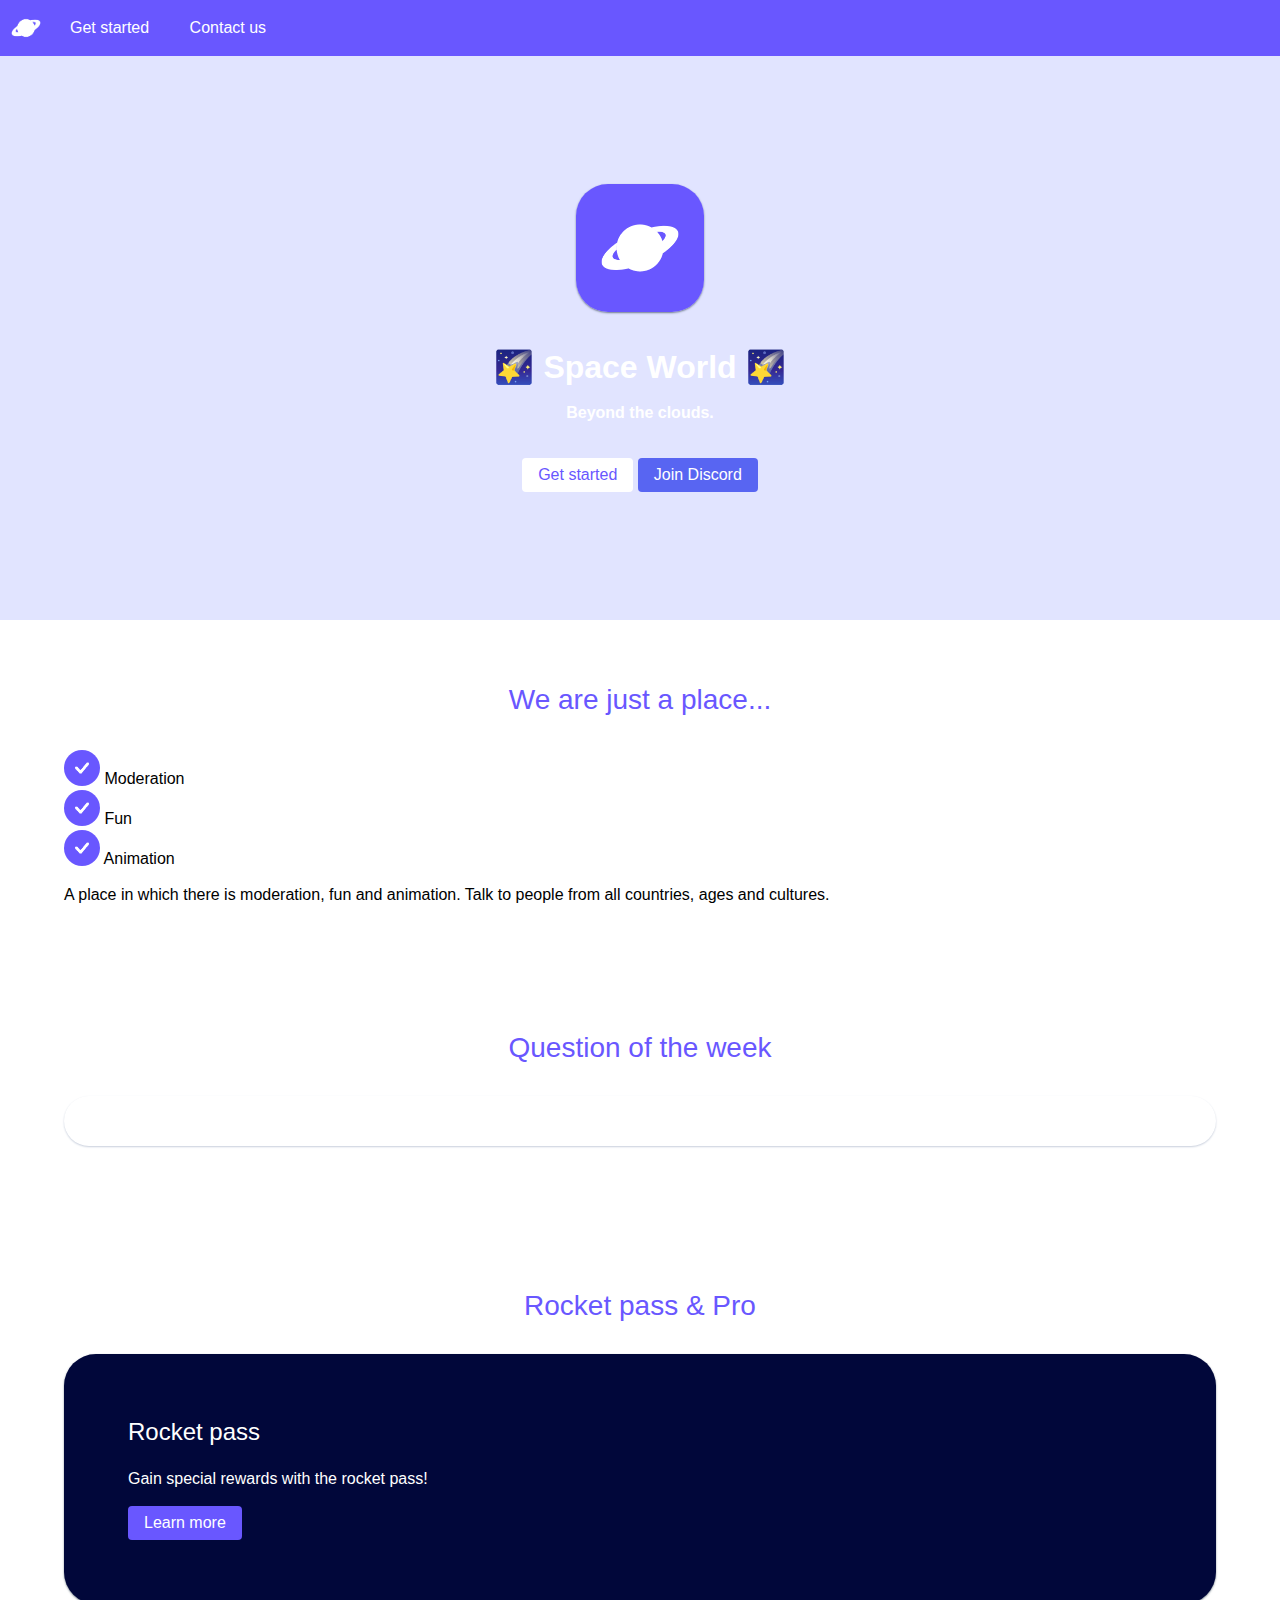
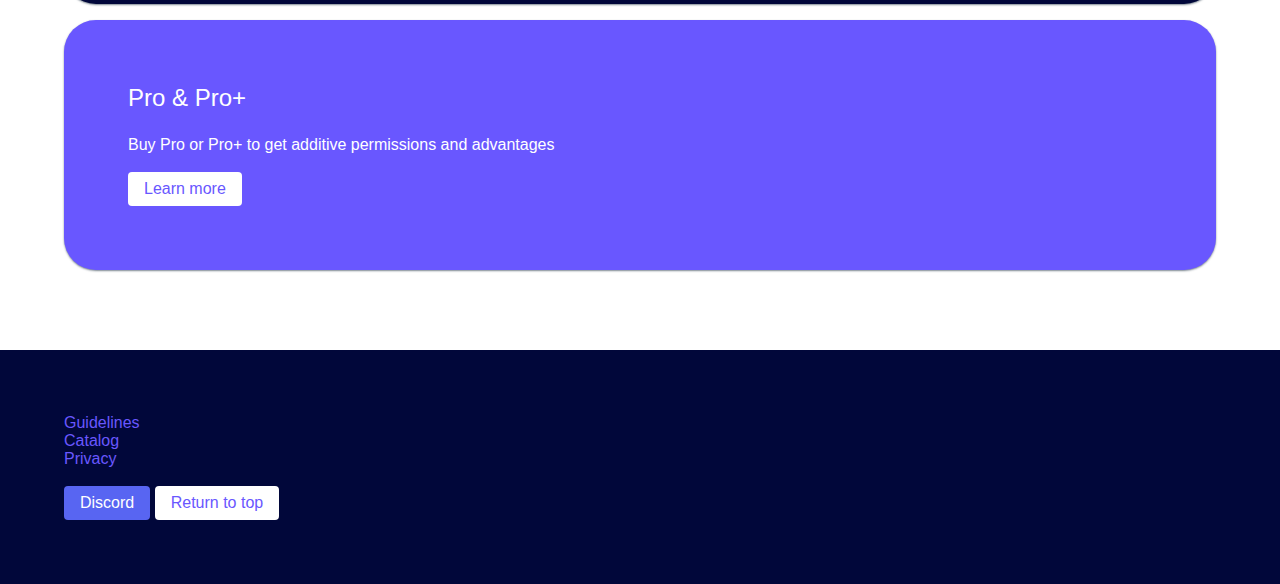
==== public/index.html @ 0966615d "Update index.html" ====
<!DOCTYPE HTML>
<html lang="en">
	<head>
		<title>🌠 Space World 🌠 | Beyond the clouds.</title>
		<meta charset="utf-8" />
		<meta name="theme-color" content="#5769ff" />
		<meta name="viewport" content="witdh=device-width,initial-scale=1.0" />
		
		<link href="./src/_styles/index.css" rel="stylesheet" />
		<link href="./static/assets/WSIcon.png" rel="icon" />
		
		<meta property="og:title" content="🌠 Space World 🌠 | Beyond the clouds." />
		<meta property="og:description" content="Enter in a singular place where you can take off for the space! Let's begin a funny adventure." />
		<meta property="og:color" content="#5769ff" />
		<meta property="og:image" content="./static/assets/WSBanner.png" />
		<meta property="og:author" content="Space World" />
	</head>
	<body>
		<nav id="navbar">
		</nav>
		<header id="header">
			<img src="./static/assets/WSIcon.png" id="main-logo" />
			<h1>🌠 Space World 🌠</h1><br>
			<h4>Beyond the clouds.</h4><br><br>
			<button class="btn btn-white"><a href="/get-started.html">Get started</a></button> <button class="btn btn-discord"><a href="" target="_blank">Join Discord</a></button>
		</header>
		<div class="content">
			<div class="section">
				<h2>We are just a place...</h2>
				<nav>
					<li><img src="./static/icons/check.png" class="icon" /> Moderation</li>
					<li><img src="./static/icons/check.png" class="icon" /> Fun</li>
					<li><img src="./static/icons/check.png" class="icon" /> Animation</li>
				</nav><br>
				<p>A place in which there is moderation, fun and animation. Talk to people from all countries, ages and cultures.</p>
			</div>
			<div class="section">
				<h2>Question of the week</h2>
				<div class="qotw">
					<span>What's your favorite pet?</span>
				</div>
			</div>
			<div class="section">
				<h2>Rocket pass & Pro</h2>
				<div class="box" id="rp">
					<h3>Rocket pass</h3>
					<p>Gain special rewards with the rocket pass!</p><br>
					<button class="btn btn-filled"><a href="./catalog/rocketpass.html">Learn more</a></button>
				</div>
				<div class="box" id="pro">
					<h3>Pro & Pro+</h3>
					<p>Buy Pro or Pro+ to get additive permissions and advantages</p><br>
					<button class="btn btn-white"><a href="./catalog/index.html#subscription">Learn more</a></button>
				</div>
			</div>
		</div>
		<footer>
			<a href="./guidelines.html">Guidelines</a><br>
			<a href="./catalog/index.html">Catalog</a><br>
			<a href="./privacy.html">Privacy</a><br><br>
			<button class="btn btn-discord"><a href="https://discord.com" target="_blank">Discord</a></button>
			<button class="btn btn-white"><a href="#header">Return to top</a></button>
		</footer>
		<script src="./src/loads.js" onLoad="loadApp('.')"></script>
	</body>
</html>
---- public/src/_styles/index.css ----
@import url('variables.css');
@import url('typography.css');

* {
	padding: 0;
	margin: 0;
	font-family: Avenir, sans-serif;
	transition-duration: 0.4s;
}

body {
	background-color: var(--background-initial);
	color: var(--text-initial);
}

header {
	background-color: var(--background-darker);
	color: white;
	padding: 128px;
	text-align: center;
}
div.section {
	padding: 64px;
}
footer {
	background-color: var(--secondary);
	color: white;
	padding: 64px;
}

a {
	text-decoration: none;
	font-weight: 500;
	color: var(--primary);
}

img {
	border-radius: 4px;
	max-height: 100%;
}
#main-logo {
	height: 128px;
	width: 128px;
	border-radius: 32px;
	margin-bottom: 32px;
	box-shadow: 0 1px 2px 0 var(--shadow);
}
.icon {
	height: 36px;
	width: 36px;
	border-radius: 18px;
	transform: translate(0, 2px);
}

.btn {
	background-color: var(--background-lighter);
	padding: 8px 16px;
	font-size: 16px;
	border: none;
	border-radius: 4px;
}
.btn-white {
	background-color: white;
}
.btn-discord {
	background-color: #5865f2;
}
.btn-filled {
	background-color: var(--primary);
}
.btn-discord a,
.btn-filled a {
	color: white;
}

div.qotw {
	background-image: url('https://spaceworldfr.vercel.app/static/images/qotw.png');
	background-size: contain;
	border-radius: 64px;
	margin: 16px 0;
	padding: 16px 64px;
	font-size: 16px;
	color: white;
	box-shadow: 0 1px 2px 0 #c8cfdc;
}
div.box {
	background-color: var(--secondary);
	color: white;
	border-radius: 32px;
	padding: 64px;
	margin: 16px 0;
	box-shadow: 0 1px 2px 0 var(--shadow);
}
div.box > h3 {
	color: white;
}
#pro {
	background-color: var(--primary);
}

.navbar {
	background-color: #6957ff;
	height: 48px;
	padding: 4px 0;
}

.navbar > button {
	height: 100%;
	padding: 0 16px;
	margin: 0 2px;
	background-color: transparent;
	border: none;
	border-radius: 4px;
}
.navbar > button:hover {
	background-color: #00002020;
}
.navbar > button > a {
	color: #ffffff;
	text-decoration: none;
	font-weight: 500;
}

.navbar img.logo {
	height: 48px;
	margin: 0 2px;
	background-color: transparent;
	border: none;
	border-radius: 4px;
}
.navbar * {
	font-size: 16px;
}

.left {
	float: left;
}
.right {
	float: right;
}

@media (max-width: 480px) {
	header, div.section,  footer {
		padding: 32px;
	}
	
	.icon {
		height: 16px;
		width: 16px;
		border-radius: 8px;
	}
	div.qotw {
		padding: 8px 32px;
	}
	div.box {
		border-radius: 16px;
		padding: 32px;
	}
	.btn {
		border-radius: 6px;
	}
}
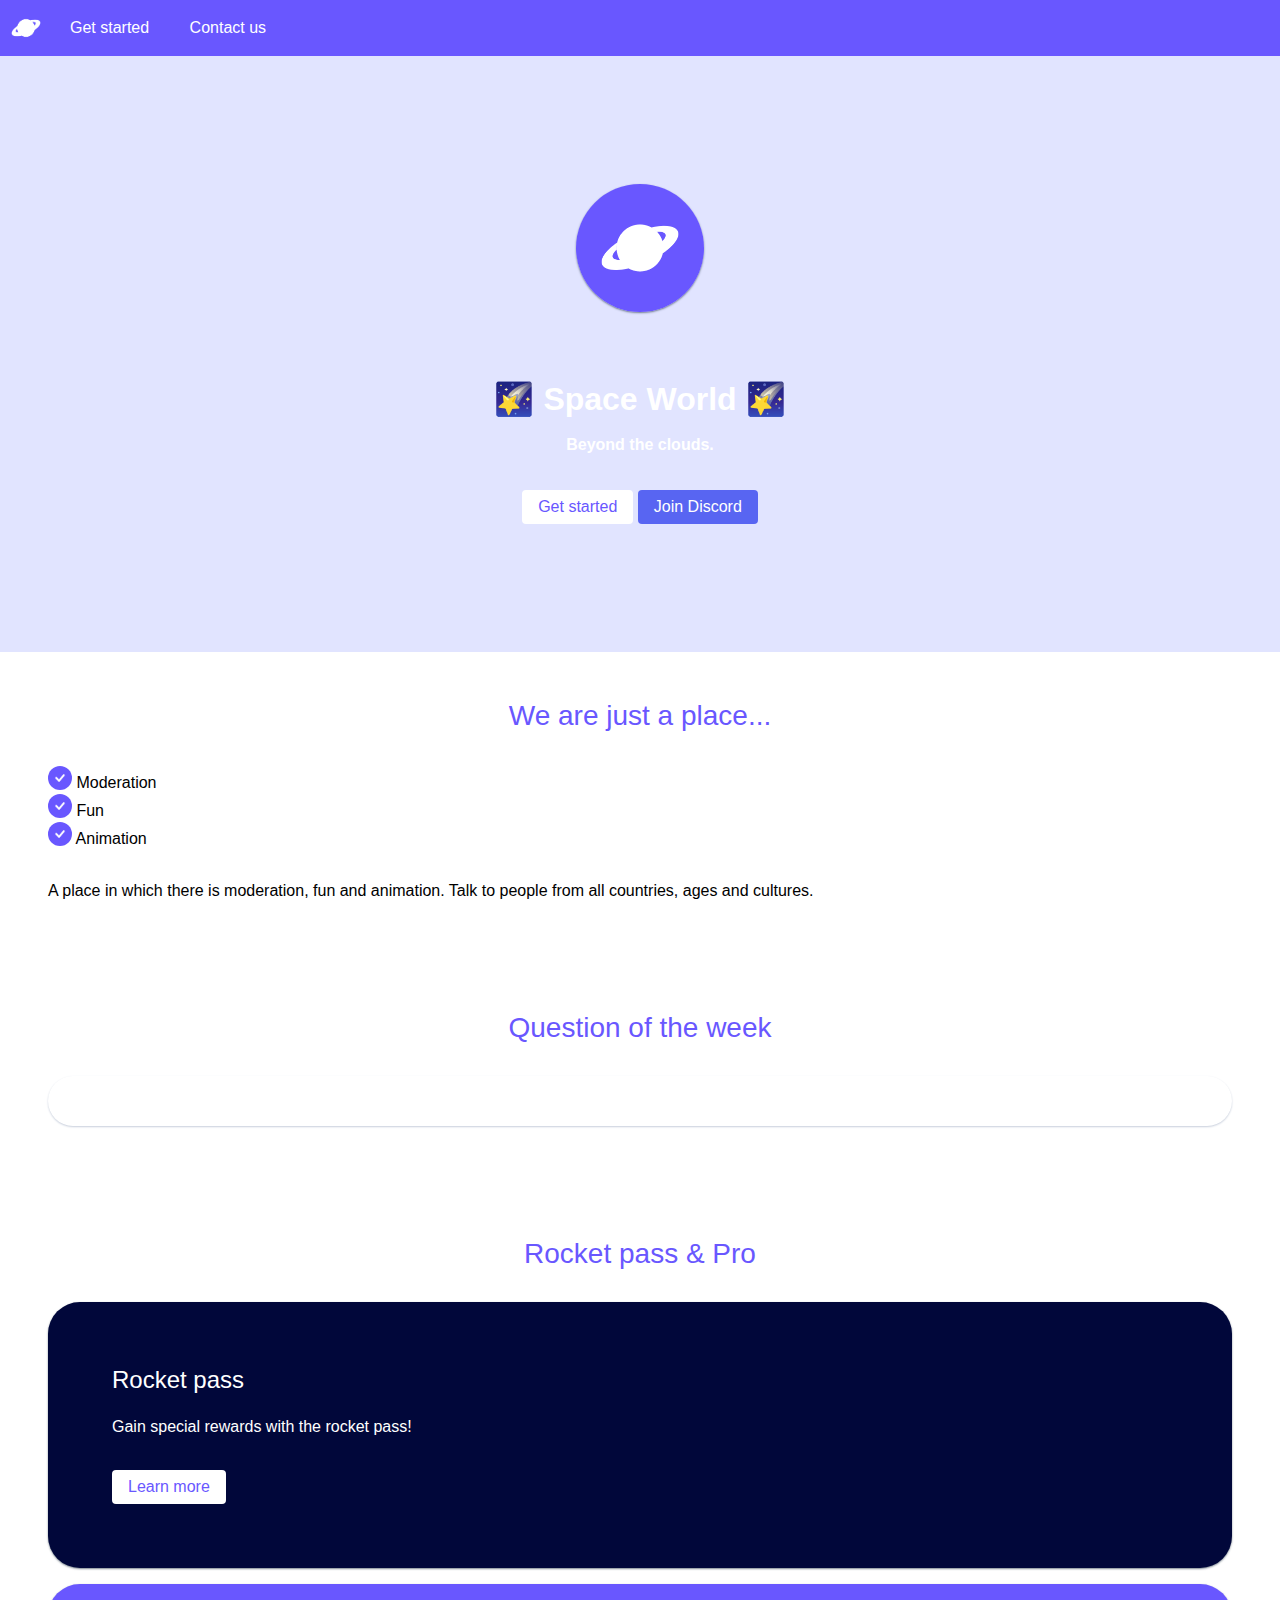
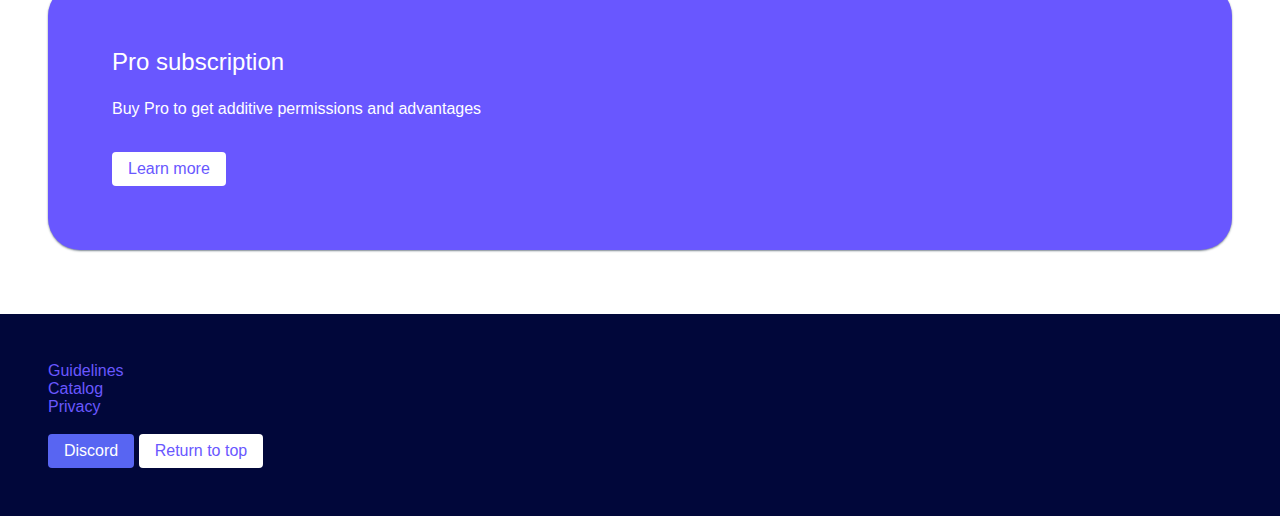
==== commit babbfaf9: "Update index.html" ====
--- a/public/index.html
+++ b/public/index.html
@@ -45,11 +45,11 @@
 				<div class="box" id="rp">
 					<h3>Rocket pass</h3>
 					<p>Gain special rewards with the rocket pass!</p><br>
-					<button class="btn btn-filled"><a href="./catalog/rocketpass.html">Learn more</a></button>
+					<button class="btn btn-white"><a href="./catalog/rocketpass.html">Learn more</a></button>
 				</div>
 				<div class="box" id="pro">
-					<h3>Pro & Pro+</h3>
-					<p>Buy Pro or Pro+ to get additive permissions and advantages</p><br>
+					<h3>Pro subscription</h3>
+					<p>Buy Pro to get additive permissions and advantages</p><br>
 					<button class="btn btn-white"><a href="./catalog/index.html#subscription">Learn more</a></button>
 				</div>
 			</div>
--- a/public/src/_styles/index.css
+++ b/public/src/_styles/index.css
@@ -20,12 +20,12 @@
 	text-align: center;
 }
 div.section {
-	padding: 64px;
+	padding: 48px;
 }
 footer {
 	background-color: var(--secondary);
 	color: white;
-	padding: 64px;
+	padding: 48px;
 }
 
 a {
@@ -35,20 +35,20 @@
 }
 
 img {
-	border-radius: 4px;
+	border-radius: 12px;
 	max-height: 100%;
 }
 #main-logo {
 	height: 128px;
 	width: 128px;
-	border-radius: 32px;
-	margin-bottom: 32px;
+	border-radius: 64px;
+	margin-bottom: 64px;
 	box-shadow: 0 1px 2px 0 var(--shadow);
 }
 .icon {
-	height: 36px;
-	width: 36px;
-	border-radius: 18px;
+	height: 24px;
+	width: 24px;
+	border-radius: 12px;
 	transform: translate(0, 2px);
 }
 
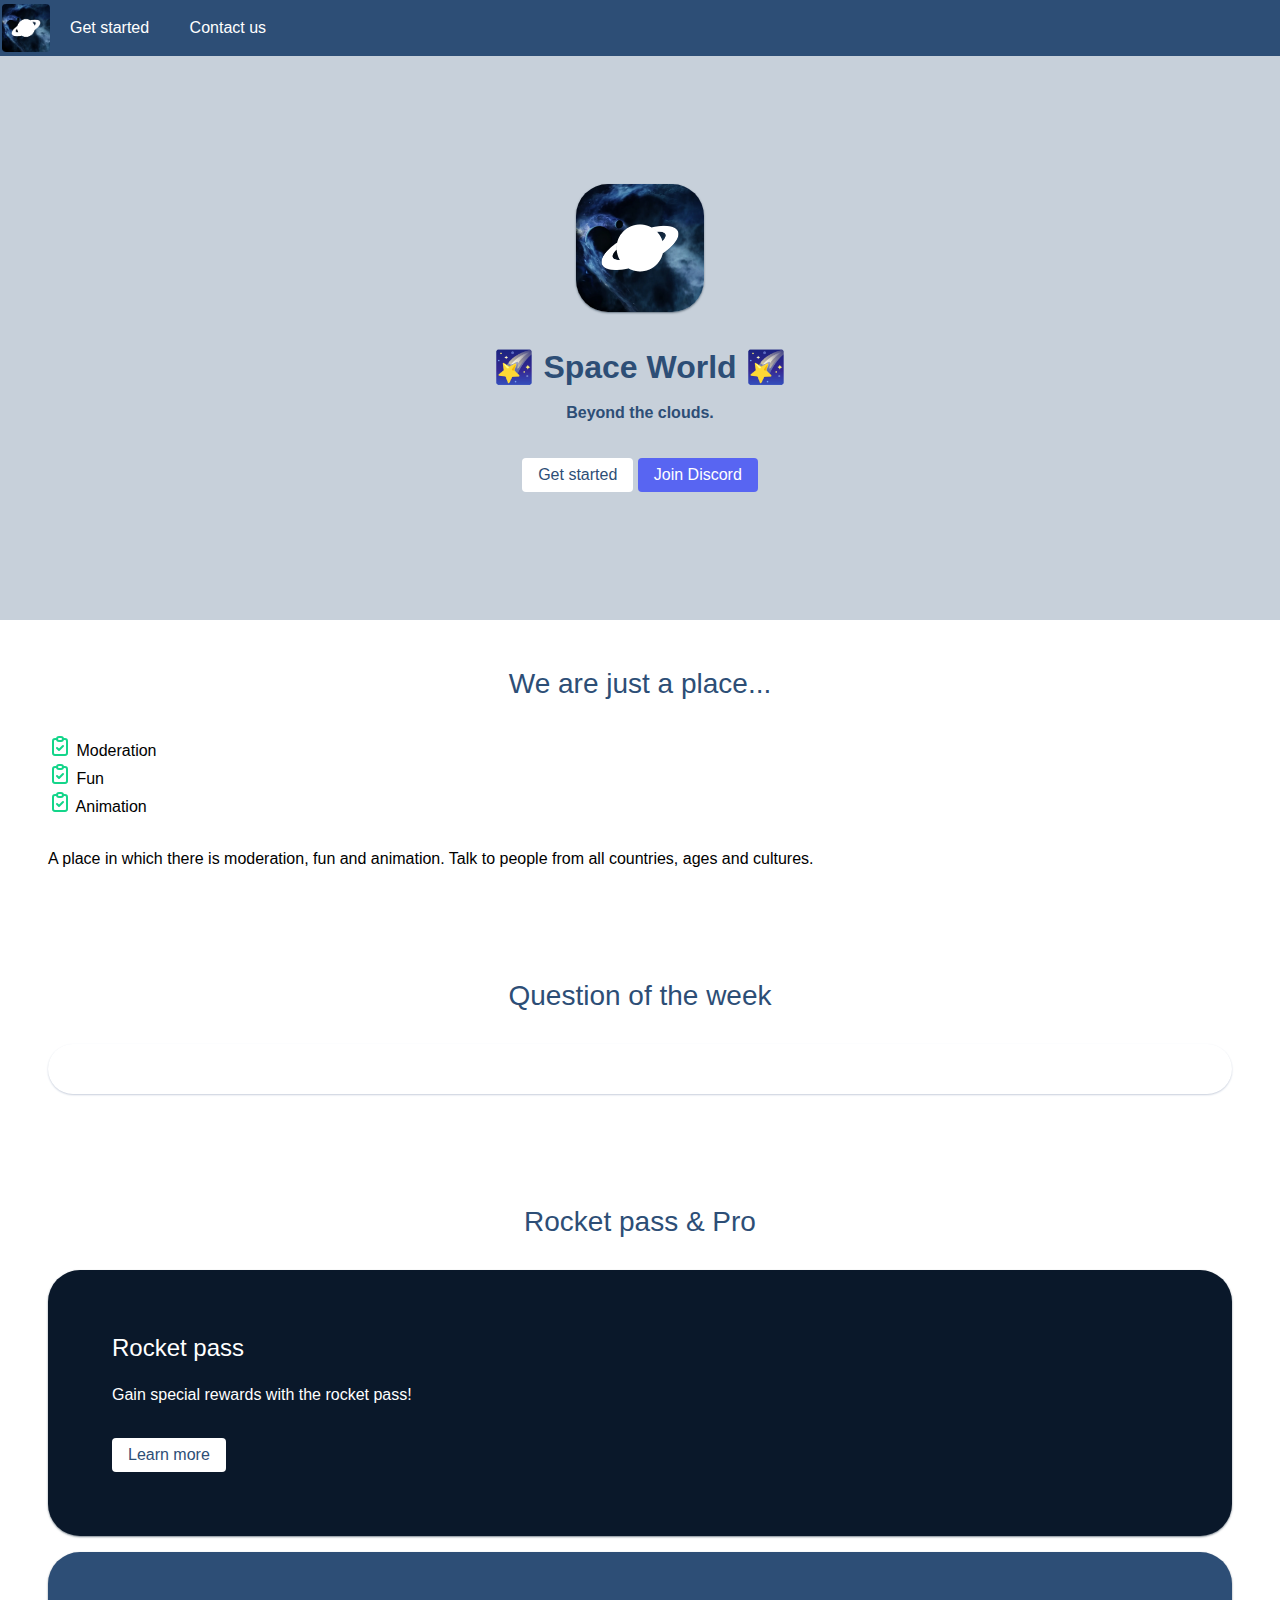
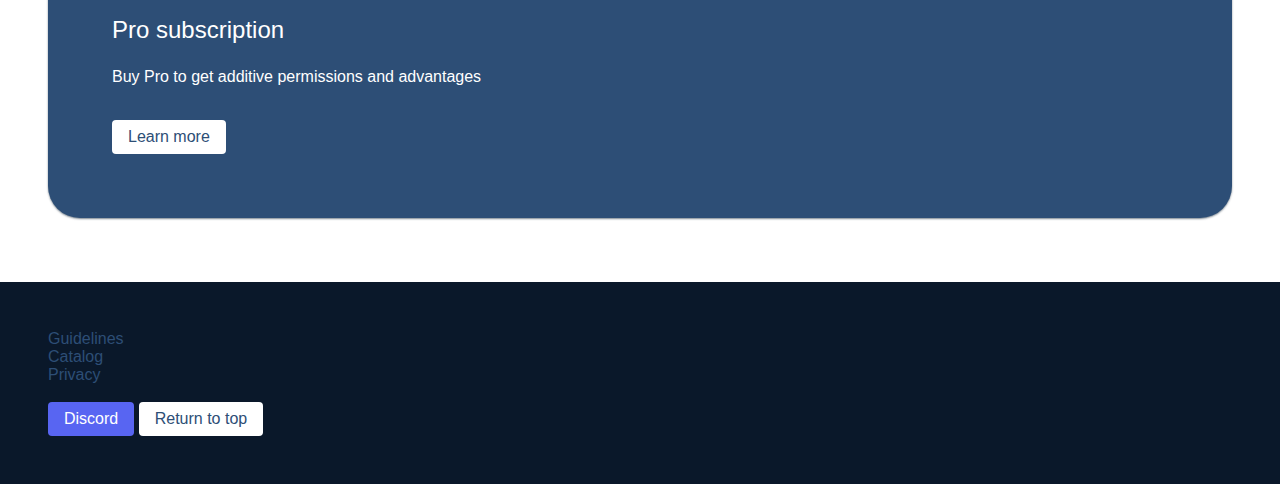
==== commit dc0632b9: "Update index.html" ====
--- a/public/index.html
+++ b/public/index.html
@@ -28,9 +28,9 @@
 			<div class="section">
 				<h2>We are just a place...</h2>
 				<nav>
-					<li><img src="./static/icons/check.png" class="icon" /> Moderation</li>
-					<li><img src="./static/icons/check.png" class="icon" /> Fun</li>
-					<li><img src="./static/icons/check.png" class="icon" /> Animation</li>
+					<li><img src="./static/icons/check.svg" class="icon" /> Moderation</li>
+					<li><img src="./static/icons/check.svg" class="icon" /> Fun</li>
+					<li><img src="./static/icons/check.svg" class="icon" /> Animation</li>
 				</nav><br>
 				<p>A place in which there is moderation, fun and animation. Talk to people from all countries, ages and cultures.</p>
 			</div>
--- a/public/src/_styles/index.css
+++ b/public/src/_styles/index.css
@@ -15,7 +15,7 @@
 
 header {
 	background-color: var(--background-darker);
-	color: white;
+	color: var(--primary);
 	padding: 128px;
 	text-align: center;
 }
@@ -41,8 +41,8 @@
 #main-logo {
 	height: 128px;
 	width: 128px;
-	border-radius: 64px;
-	margin-bottom: 64px;
+	border-radius: 32px;
+	margin-bottom: 32px;
 	box-shadow: 0 1px 2px 0 var(--shadow);
 }
 .icon {
@@ -99,7 +99,7 @@
 }
 
 .navbar {
-	background-color: #6957ff;
+	background-color: var(--primary);
 	height: 48px;
 	padding: 4px 0;
 }
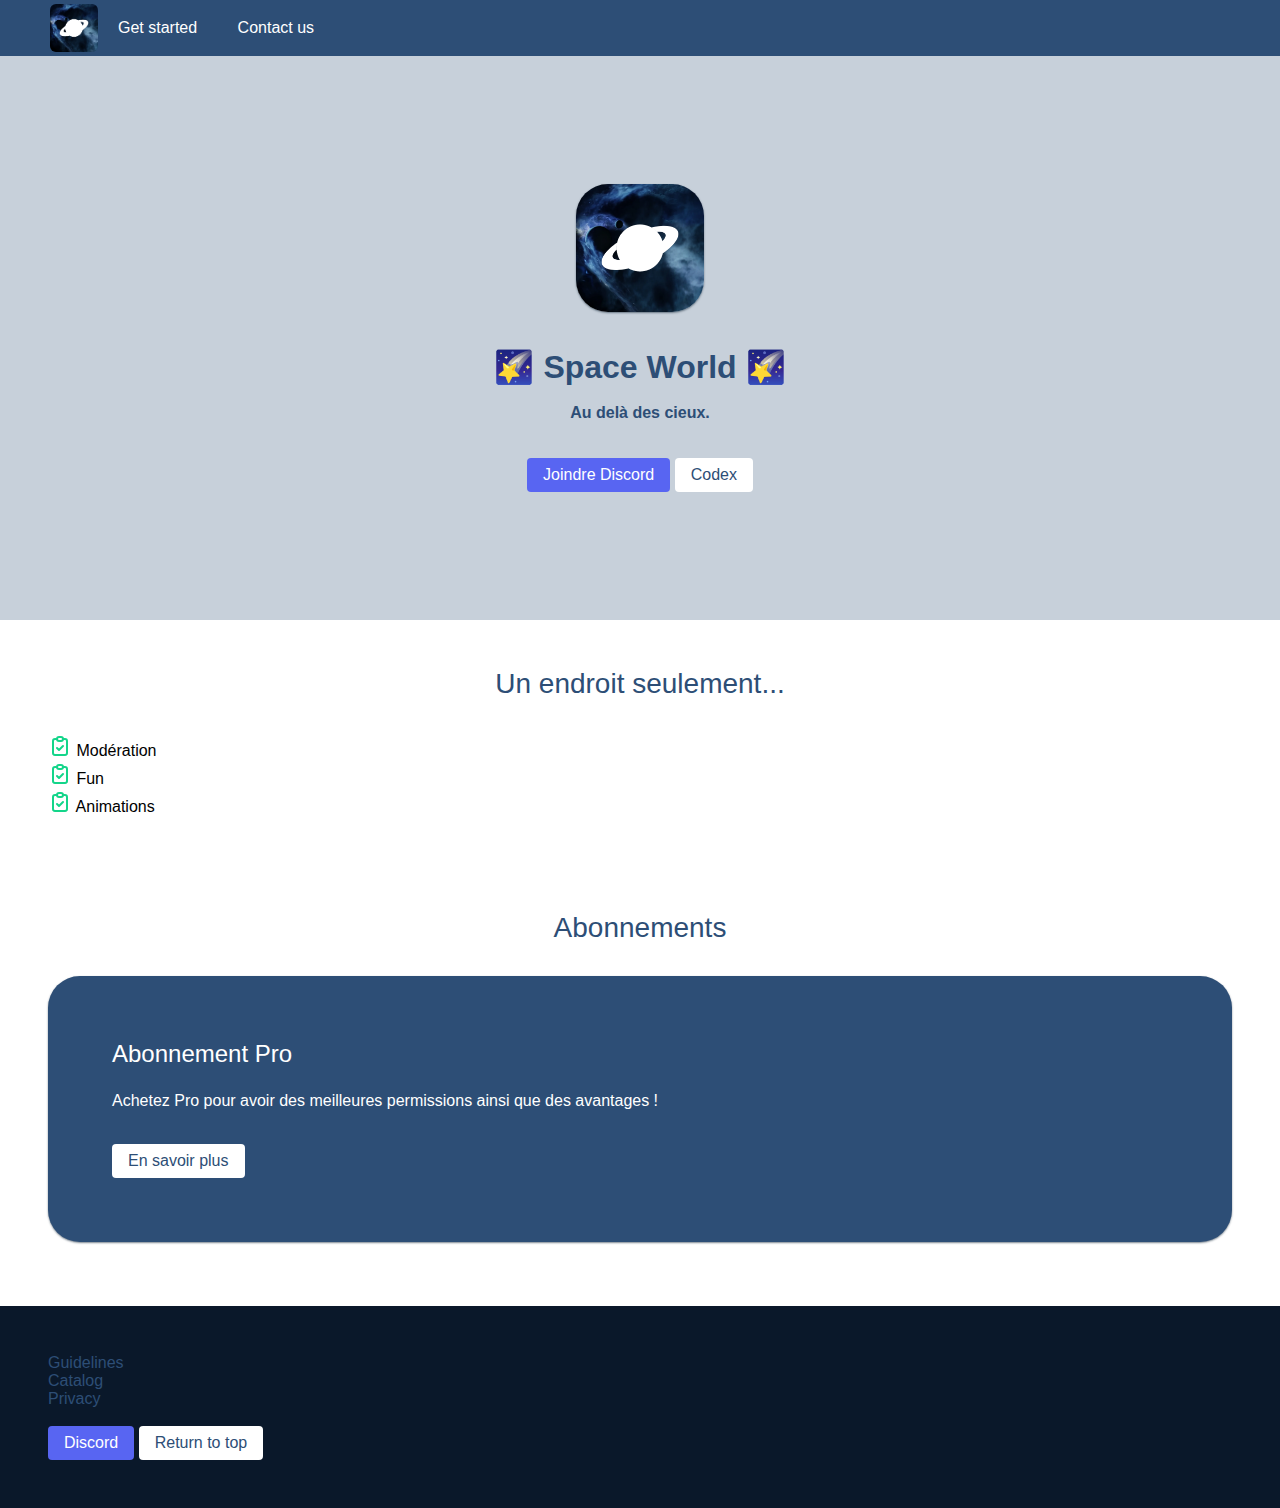
==== commit 12750c50: "Update index.html" ====
--- a/public/index.html
+++ b/public/index.html
@@ -1,7 +1,7 @@
 <!DOCTYPE HTML>
 <html lang="en">
 	<head>
-		<title>🌠 Space World 🌠 | Beyond the clouds.</title>
+		<title>🌠 Space World 🌠 | Au delà des cieux.</title>
 		<meta charset="utf-8" />
 		<meta name="theme-color" content="#5769ff" />
 		<meta name="viewport" content="witdh=device-width,initial-scale=1.0" />
@@ -9,9 +9,9 @@
 		<link href="./src/_styles/index.css" rel="stylesheet" />
 		<link href="./static/assets/WSIcon.png" rel="icon" />
 		
-		<meta property="og:title" content="🌠 Space World 🌠 | Beyond the clouds." />
-		<meta property="og:description" content="Enter in a singular place where you can take off for the space! Let's begin a funny adventure." />
-		<meta property="og:color" content="#5769ff" />
+		<meta property="og:title" content="🌠 Space World 🌠 | Au delà des cieux." />
+		<meta property="og:description" content="Entrez dans un endroit singulier où vous décollerez pour l'espace." />
+		<meta property="og:color" content="" />
 		<meta property="og:image" content="./static/assets/WSBanner.png" />
 		<meta property="og:author" content="Space World" />
 	</head>
@@ -21,36 +21,24 @@
 		<header id="header">
 			<img src="./static/assets/WSIcon.png" id="main-logo" />
 			<h1>🌠 Space World 🌠</h1><br>
-			<h4>Beyond the clouds.</h4><br><br>
-			<button class="btn btn-white"><a href="/get-started.html">Get started</a></button> <button class="btn btn-discord"><a href="" target="_blank">Join Discord</a></button>
+			<h4>Au delà des cieux.</h4><br><br>
+			<button class="btn btn-discord"><a href="" target="_blank">Joindre Discord</a></button> <button class="btn btn-white"><a href="codex.html">Codex</a></button>
 		</header>
 		<div class="content">
 			<div class="section">
-				<h2>We are just a place...</h2>
+				<h2>Un endroit seulement...</h2>
 				<nav>
-					<li><img src="./static/icons/check.svg" class="icon" /> Moderation</li>
+					<li><img src="./static/icons/check.svg" class="icon" /> Modération</li>
 					<li><img src="./static/icons/check.svg" class="icon" /> Fun</li>
-					<li><img src="./static/icons/check.svg" class="icon" /> Animation</li>
-				</nav><br>
-				<p>A place in which there is moderation, fun and animation. Talk to people from all countries, ages and cultures.</p>
+					<li><img src="./static/icons/check.svg" class="icon" /> Animations</li>
+				</nav>
 			</div>
 			<div class="section">
-				<h2>Question of the week</h2>
-				<div class="qotw">
-					<span>What's your favorite pet?</span>
-				</div>
-			</div>
-			<div class="section">
-				<h2>Rocket pass & Pro</h2>
-				<div class="box" id="rp">
-					<h3>Rocket pass</h3>
-					<p>Gain special rewards with the rocket pass!</p><br>
-					<button class="btn btn-white"><a href="./catalog/rocketpass.html">Learn more</a></button>
-				</div>
+				<h2>Abonnements</h2>
 				<div class="box" id="pro">
-					<h3>Pro subscription</h3>
-					<p>Buy Pro to get additive permissions and advantages</p><br>
-					<button class="btn btn-white"><a href="./catalog/index.html#subscription">Learn more</a></button>
+					<h3>Abonnement Pro</h3>
+					<p>Achetez Pro pour avoir des meilleures permissions ainsi que des avantages !</p><br>
+					<button class="btn btn-white"><a href="./catalog/index.html#subscription">En savoir plus</a></button>
 				</div>
 			</div>
 		</div>
--- a/public/src/_styles/index.css
+++ b/public/src/_styles/index.css
@@ -101,7 +101,7 @@
 .navbar {
 	background-color: var(--primary);
 	height: 48px;
-	padding: 4px 0;
+	padding: 4px 48px;
 }
 
 .navbar > button {
@@ -110,7 +110,7 @@
 	margin: 0 2px;
 	background-color: transparent;
 	border: none;
-	border-radius: 4px;
+	border-radius: 6px;
 }
 .navbar > button:hover {
 	background-color: #00002020;
@@ -126,7 +126,7 @@
 	margin: 0 2px;
 	background-color: transparent;
 	border: none;
-	border-radius: 4px;
+	border-radius: 6px;
 }
 .navbar * {
 	font-size: 16px;
@@ -159,4 +159,14 @@
 	.btn {
 		border-radius: 6px;
 	}
+	
+	.navbar {
+		padding: 4px 0;
+	}
+/*	.navbar {
+		display: none;
+	} 
+	.navbar-mobile {
+		display: inherit;
+	}*/
 }
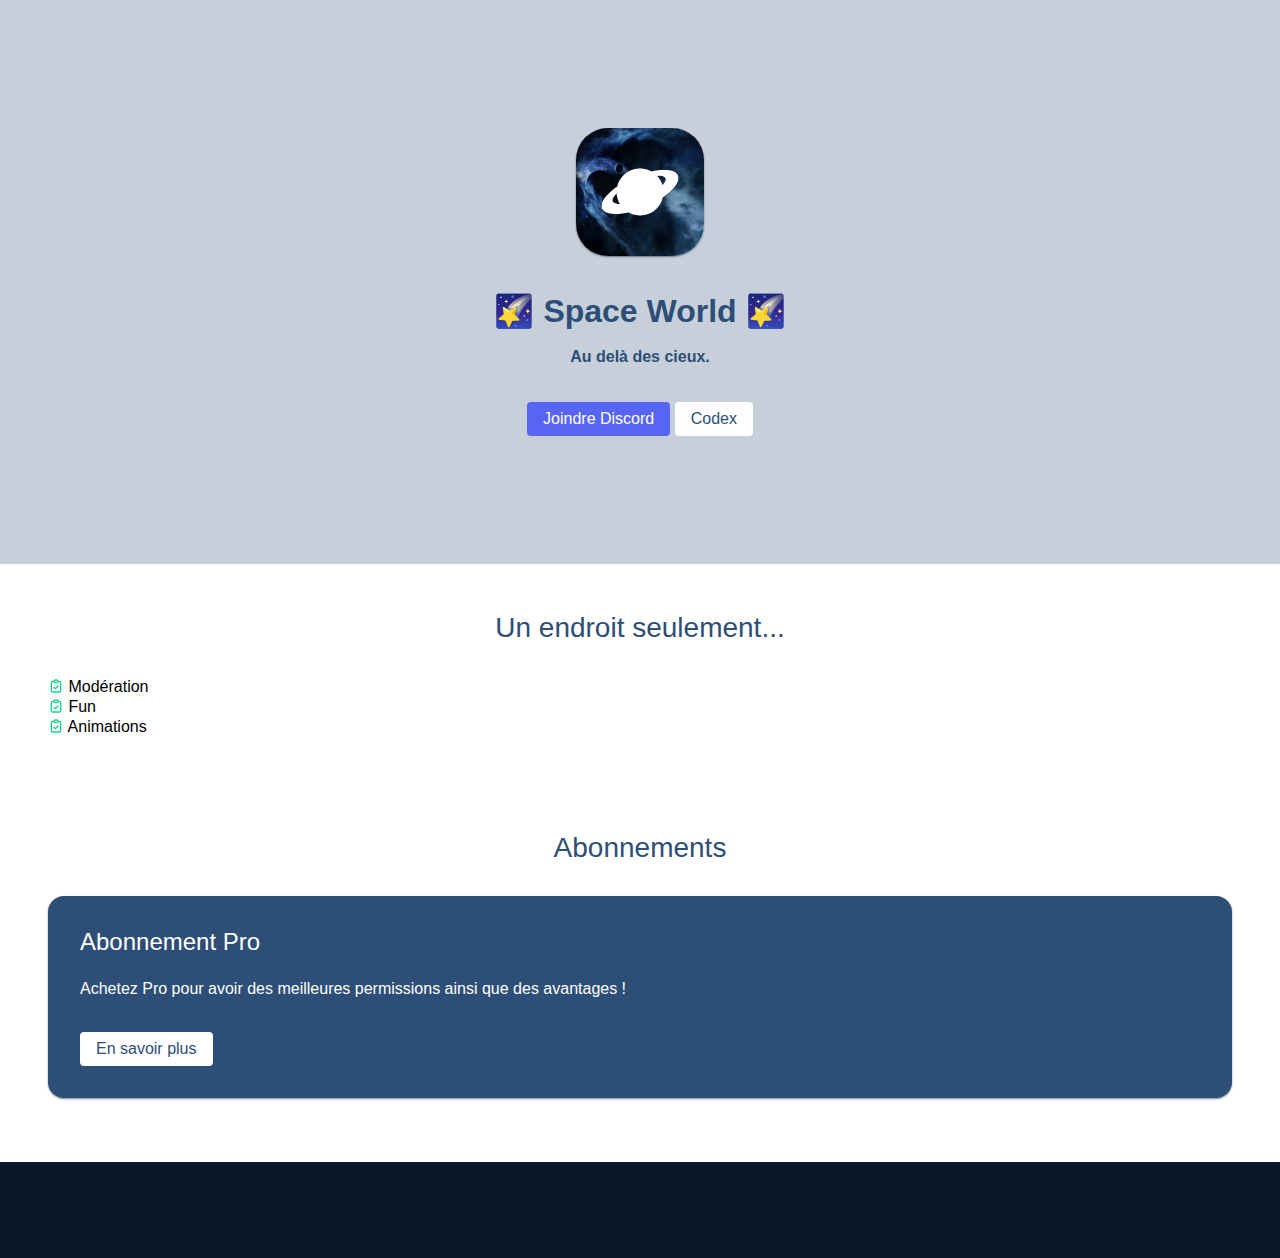
==== commit bc5cadc6: "Update index.html" ====
--- a/public/index.html
+++ b/public/index.html
@@ -17,6 +17,8 @@
 	</head>
 	<body>
 		<nav id="navbar">
+		</nav>
+		<nav id="navbar-mobile">
 		</nav>
 		<header id="header">
 			<img src="./static/assets/WSIcon.png" id="main-logo" />
@@ -42,12 +44,7 @@
 				</div>
 			</div>
 		</div>
-		<footer>
-			<a href="./guidelines.html">Guidelines</a><br>
-			<a href="./catalog/index.html">Catalog</a><br>
-			<a href="./privacy.html">Privacy</a><br><br>
-			<button class="btn btn-discord"><a href="https://discord.com" target="_blank">Discord</a></button>
-			<button class="btn btn-white"><a href="#header">Return to top</a></button>
+		<footer id="footer">
 		</footer>
 		<script src="./src/loads.js" onLoad="loadApp('.')"></script>
 	</body>
--- a/public/src/_styles/index.css
+++ b/public/src/_styles/index.css
@@ -46,9 +46,9 @@
 	box-shadow: 0 1px 2px 0 var(--shadow);
 }
 .icon {
-	height: 24px;
-	width: 24px;
-	border-radius: 12px;
+	height: 16px;
+	width: 16px;
+	border-radius: 8px;
 	transform: translate(0, 2px);
 }
 
@@ -86,8 +86,8 @@
 div.box {
 	background-color: var(--secondary);
 	color: white;
-	border-radius: 32px;
-	padding: 64px;
+	border-radius: 16px;
+	padding: 32px;
 	margin: 16px 0;
 	box-shadow: 0 1px 2px 0 var(--shadow);
 }
@@ -160,13 +160,13 @@
 		border-radius: 6px;
 	}
 	
-	.navbar {
+	.navbar-mobile {
 		padding: 4px 0;
 	}
-/*	.navbar {
+	.navbar {
 		display: none;
 	} 
 	.navbar-mobile {
 		display: inherit;
-	}*/
+	}
 }
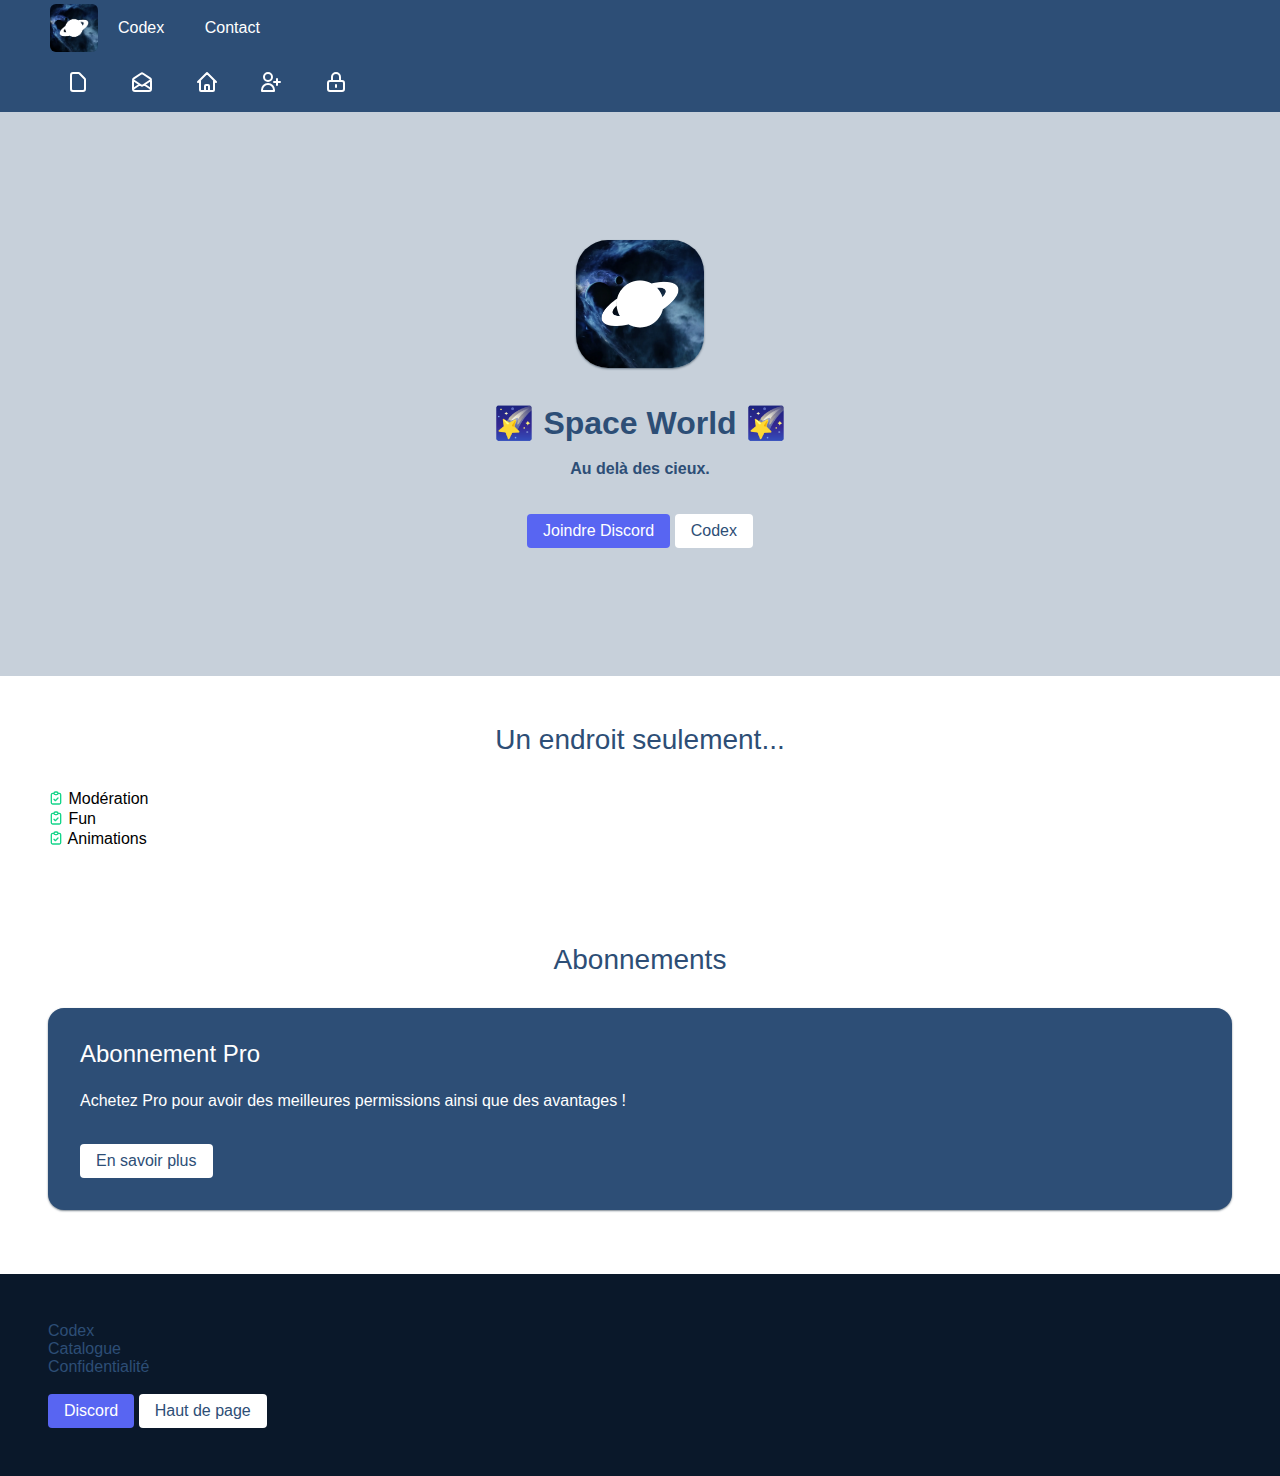
==== commit 686ba92f: "Update index.html" ====
--- a/public/index.html
+++ b/public/index.html
@@ -3,15 +3,15 @@
 	<head>
 		<title>🌠 Space World 🌠 | Au delà des cieux.</title>
 		<meta charset="utf-8" />
-		<meta name="theme-color" content="#5769ff" />
+		<meta name="theme-color" content="#2d4e76" />
 		<meta name="viewport" content="witdh=device-width,initial-scale=1.0" />
 		
 		<link href="./src/_styles/index.css" rel="stylesheet" />
-		<link href="./static/assets/WSIcon.png" rel="icon" />
+		<link href="./static/assets/WSIcon-blue.png" rel="icon" />
 		
 		<meta property="og:title" content="🌠 Space World 🌠 | Au delà des cieux." />
 		<meta property="og:description" content="Entrez dans un endroit singulier où vous décollerez pour l'espace." />
-		<meta property="og:color" content="" />
+		<meta property="og:color" content="#2d4e76" />
 		<meta property="og:image" content="./static/assets/WSBanner.png" />
 		<meta property="og:author" content="Space World" />
 	</head>
--- a/public/src/_styles/index.css
+++ b/public/src/_styles/index.css
@@ -128,6 +128,11 @@
 	border: none;
 	border-radius: 6px;
 }
+.navbarIcon {
+	height: 24px;
+	width: 24px;
+	border-radius: 0;
+}
 .navbar * {
 	font-size: 16px;
 }
@@ -143,7 +148,9 @@
 	header, div.section,  footer {
 		padding: 32px;
 	}
-	
+	footer {
+		padding-bottom: 96px;
+	}
 	.icon {
 		height: 16px;
 		width: 16px;
@@ -160,13 +167,22 @@
 		border-radius: 6px;
 	}
 	
-	.navbar-mobile {
-		padding: 4px 0;
+	.navbar {
+		padding: 4px;
+		background-color: transparent;
 	}
-	.navbar {
+	#navbar {
 		display: none;
 	} 
-	.navbar-mobile {
+	#navbar-mobile {
 		display: inherit;
+		background-color: var(--secondary);
+		position: fixed;
+		bottom: 16px;
+		right: 16px;
+		left: 16px;
+		border-radius: 20px;
+		text-align: center;
+		box-shadow: 0 3px 5px 2px #00002040;
 	}
 }
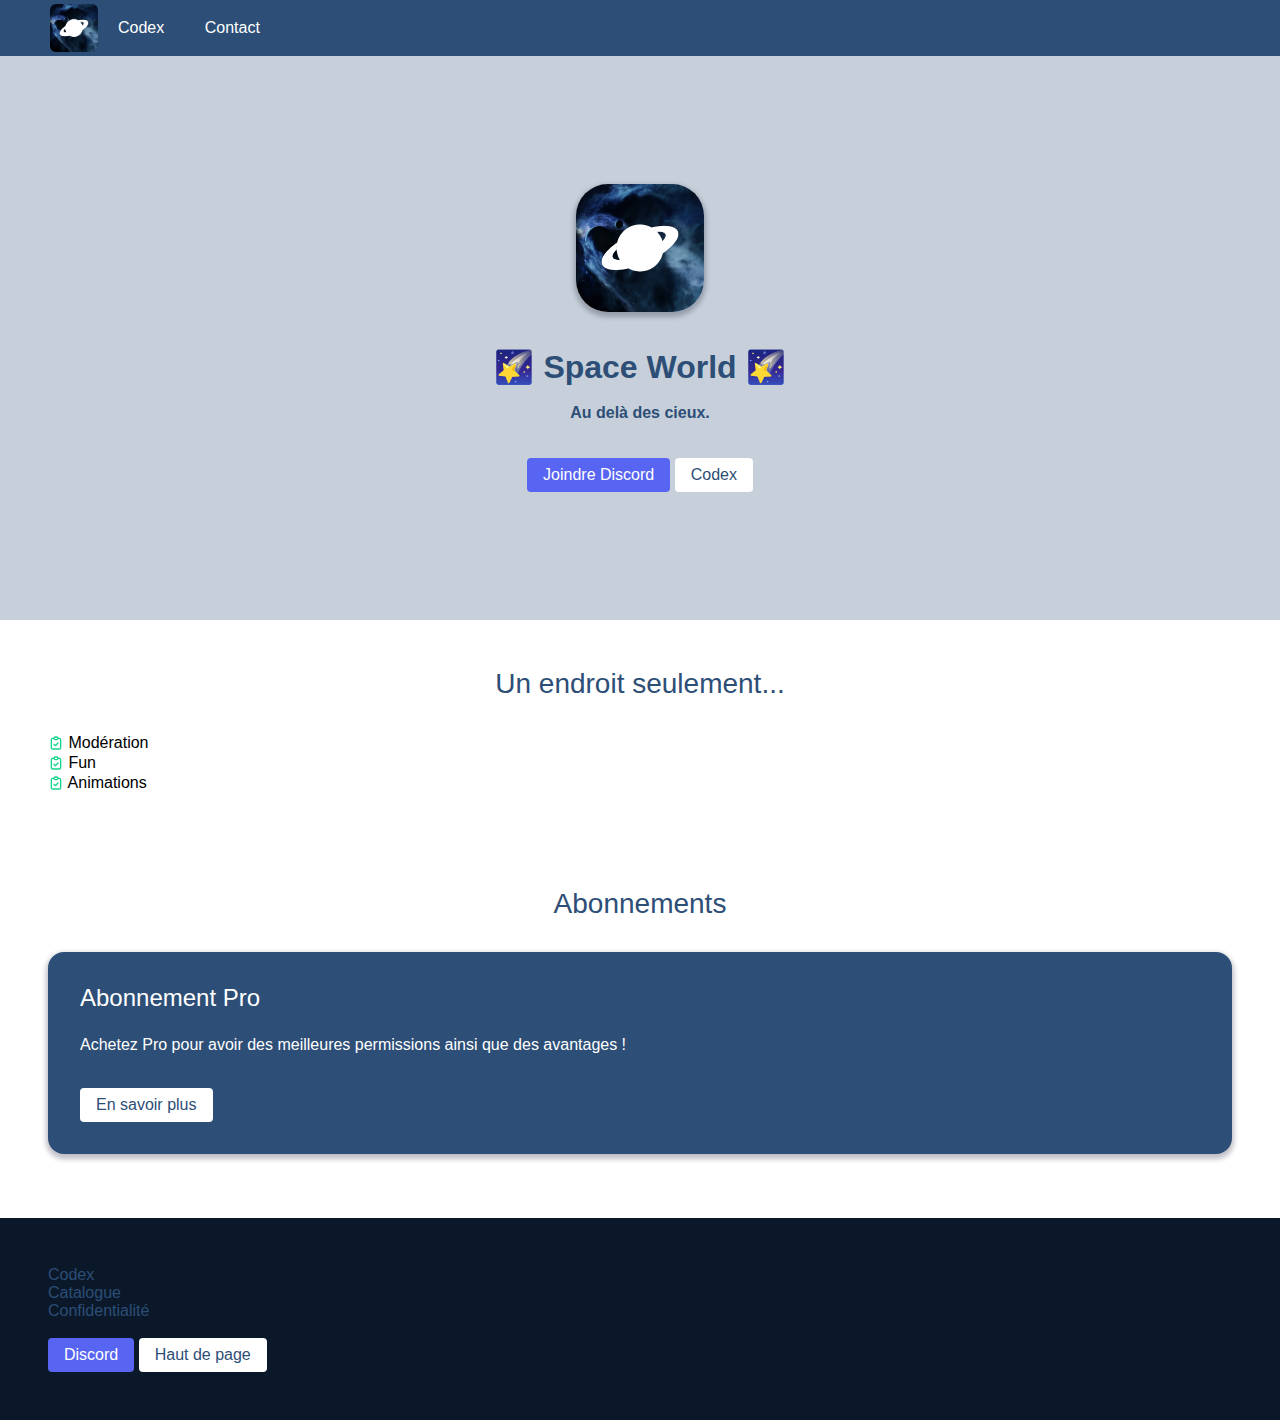
==== commit 6cdf1724: "Update index.html" ====
--- a/public/index.html
+++ b/public/index.html
@@ -24,7 +24,7 @@
 			<img src="./static/assets/WSIcon.png" id="main-logo" />
 			<h1>🌠 Space World 🌠</h1><br>
 			<h4>Au delà des cieux.</h4><br><br>
-			<button class="btn btn-discord"><a href="" target="_blank">Joindre Discord</a></button> <button class="btn btn-white"><a href="codex.html">Codex</a></button>
+			<button class="btn btn-discord"><a href="https://discord.gg/Bp22t3qynX" target="_blank">Joindre Discord</a></button> <button class="btn btn-white"><a href="codex.html">Codex</a></button>
 		</header>
 		<div class="content">
 			<div class="section">
--- a/public/src/_styles/index.css
+++ b/public/src/_styles/index.css
@@ -43,13 +43,13 @@
 	width: 128px;
 	border-radius: 32px;
 	margin-bottom: 32px;
-	box-shadow: 0 1px 2px 0 var(--shadow);
+	box-shadow: 0 3px 5px 2px var(--shadow);
 }
 .icon {
 	height: 16px;
 	width: 16px;
 	border-radius: 8px;
-	transform: translate(0, 2px);
+	transform: translate(0, 3px);
 }
 
 .btn {
@@ -73,23 +73,13 @@
 	color: white;
 }
 
-div.qotw {
-	background-image: url('https://spaceworldfr.vercel.app/static/images/qotw.png');
-	background-size: contain;
-	border-radius: 64px;
-	margin: 16px 0;
-	padding: 16px 64px;
-	font-size: 16px;
-	color: white;
-	box-shadow: 0 1px 2px 0 #c8cfdc;
-}
 div.box {
 	background-color: var(--secondary);
 	color: white;
 	border-radius: 16px;
 	padding: 32px;
 	margin: 16px 0;
-	box-shadow: 0 1px 2px 0 var(--shadow);
+	box-shadow: 0 3px 5px 2px var(--shadow);
 }
 div.box > h3 {
 	color: white;
@@ -98,6 +88,9 @@
 	background-color: var(--primary);
 }
 
+#navbar-mobile {
+	display: none;
+}
 .navbar {
 	background-color: var(--primary);
 	height: 48px;
@@ -151,14 +144,7 @@
 	footer {
 		padding-bottom: 96px;
 	}
-	.icon {
-		height: 16px;
-		width: 16px;
-		border-radius: 8px;
-	}
-	div.qotw {
-		padding: 8px 32px;
-	}
+	
 	div.box {
 		border-radius: 16px;
 		padding: 32px;
@@ -171,6 +157,9 @@
 		padding: 4px;
 		background-color: transparent;
 	}
+	.navbar > button:hover {
+		background-color: var(--primary);
+	}
 	#navbar {
 		display: none;
 	} 
@@ -181,7 +170,7 @@
 		bottom: 16px;
 		right: 16px;
 		left: 16px;
-		border-radius: 20px;
+		border-radius: 8px;
 		text-align: center;
 		box-shadow: 0 3px 5px 2px #00002040;
 	}
